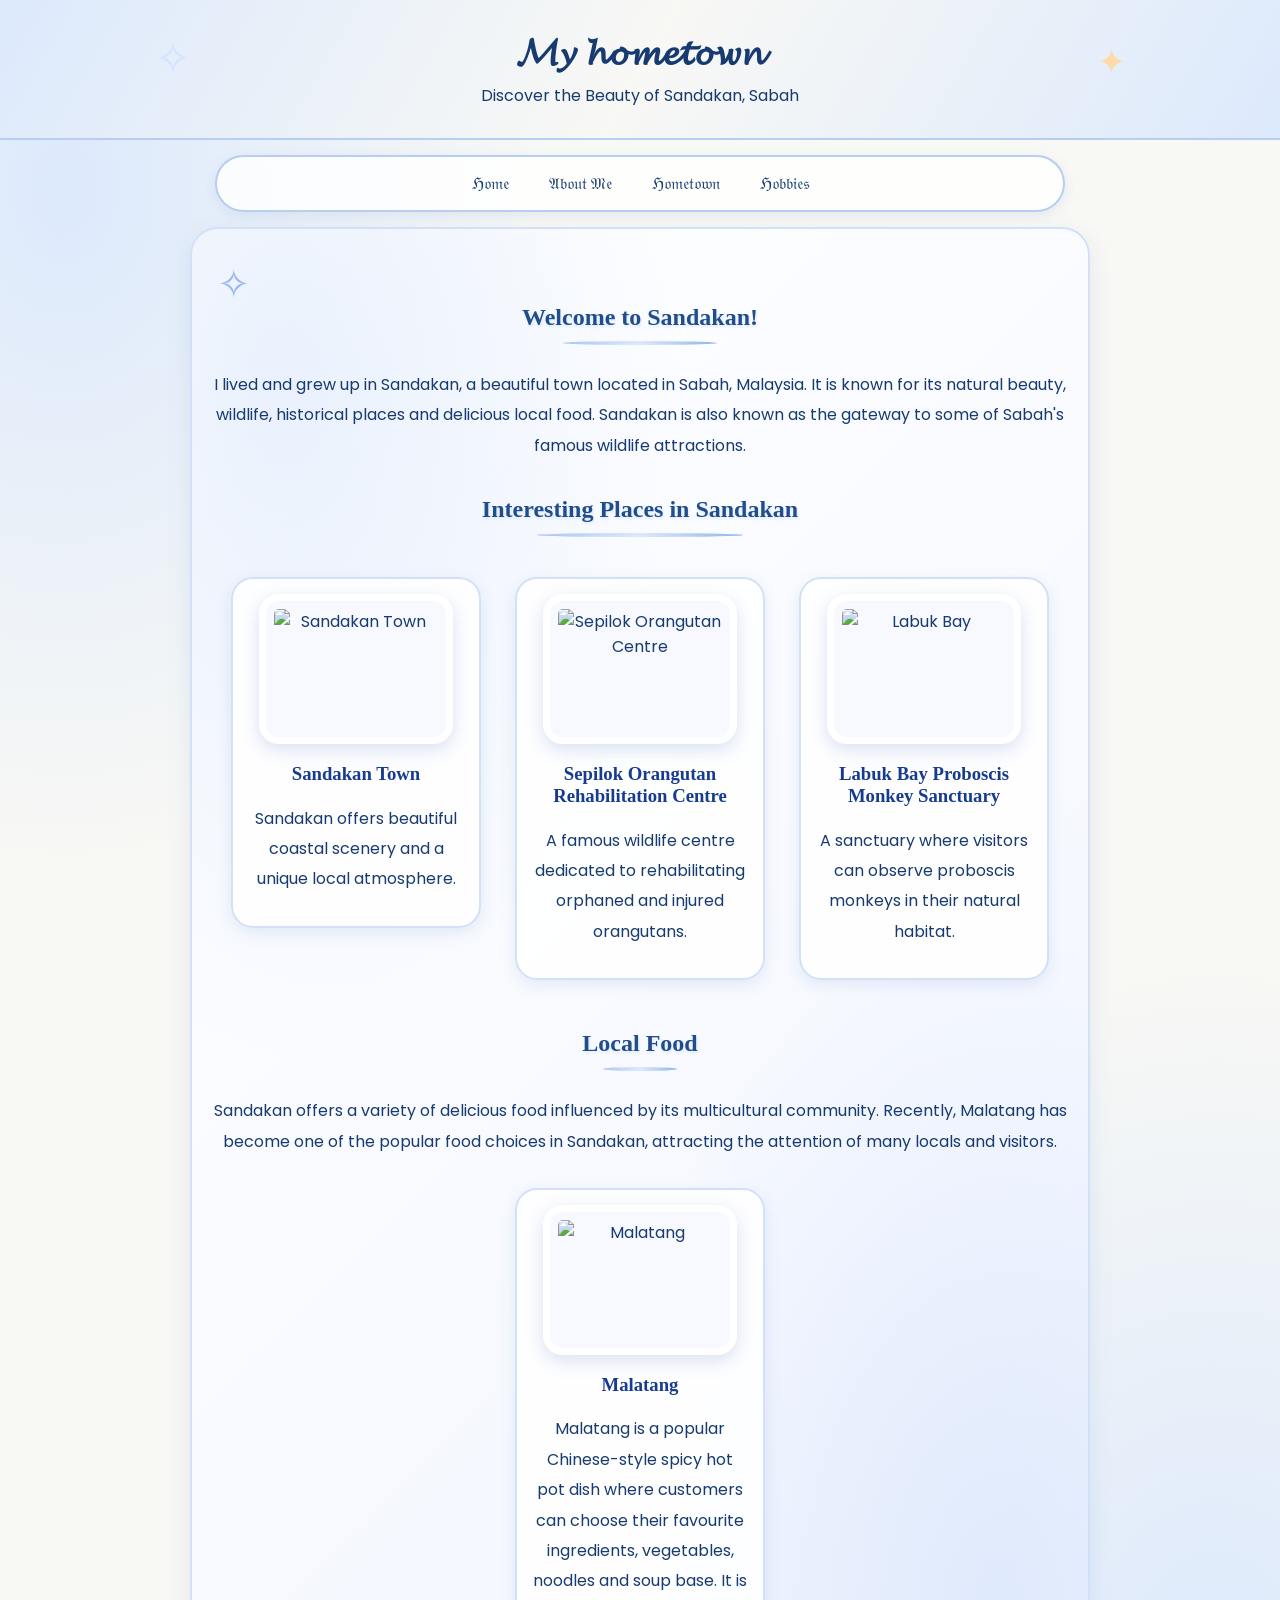
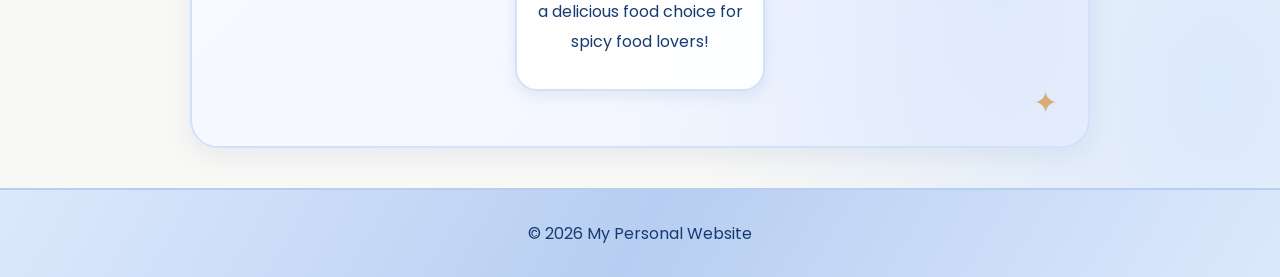
==== hometown.html @ ec8a84b2 "Add files via upload" ====
<!DOCTYPE html>
<html lang="en">
<head>
    <meta charset="UTF-8">
    <meta name="viewport" content="width=device-width, initial-scale=1.0">
    <title>My Hometown</title>
    <link rel="stylesheet" href="styles.css">
</head>

<body>

    <header>
        <h1>𝓜𝔂 𝓱𝓸𝓶𝓮𝓽𝓸𝔀𝓷</h1>
        <p>Discover the Beauty of Sandakan, Sabah</p>
    </header>

    <nav>
        <a href="index.html">ℌ𝔬𝔪𝔢</a>
        <a href="about.html">𝔄𝔟𝔬𝔲𝔱 𝔐𝔢</a>
        <a href="hometown.html">ℌ𝔬𝔪𝔢𝔱𝔬𝔴𝔫</a>
        <a href="hobbies.html">ℌ𝔬𝔟𝔟𝔦𝔢𝔰</a>
    </nav>

    <main class="hometown">

        <h2>Welcome to Sandakan!</h2>

        <p>
            I lived and grew up in Sandakan, a beautiful town located in Sabah,
            Malaysia. It is known for its natural beauty,
            wildlife, historical places and delicious local food.
            Sandakan is also known as the gateway to
            some of Sabah's famous wildlife attractions.
        </p>

        <h2>Interesting Places in Sandakan</h2>

        <div class="place">
            <img src="images/sandakan.jpg" alt="Sandakan Town">
            <h3>Sandakan Town</h3>
            <p>
                Sandakan offers beautiful coastal scenery
                and a unique local atmosphere.
            </p>
        </div>

        <div class="place">
            <img src="images/sepilok.jpg" alt="Sepilok Orangutan Centre">
            <h3>Sepilok Orangutan Rehabilitation Centre</h3>
            <p>
                A famous wildlife centre dedicated to
                rehabilitating orphaned and injured orangutans.
            </p>
        </div>

        <div class="place">
            <img src="images/labukbay.jpg" alt="Labuk Bay">
            <h3>Labuk Bay Proboscis Monkey Sanctuary</h3>
            <p>
                A sanctuary where visitors can observe
                proboscis monkeys in their natural habitat.
            </p>
        </div>

    
<h2>Local Food</h2>

<p>
    Sandakan offers a variety of delicious food influenced
    by its multicultural community. Recently, Malatang has
    become one of the popular food choices in Sandakan,
    attracting the attention of many locals and visitors.
</p>

</p>

        </p>
        <div class="place">
             <img src="images/malatang.jpg" alt="Malatang">
              
        <h3>Malatang</h3>
              
        <p>
             Malatang is a popular Chinese-style spicy hot pot
             dish where customers can choose their favourite
             ingredients, vegetables, noodles and soup base.
             It is a delicious food choice for spicy food lovers!
        
        </p>
        </div>


    </main>

    <footer>
        <p>&copy; 2026 My Personal Website</p>
    </footer>

</body>
</html>
---- styles.css ----
/* General Website Design */
@import url('https://fonts.googleapis.com/css2?family=Poppins:wght@400;500;600;700&display=swap');
body {
    margin: 0;
    font-family: 'Poppins', sans-serif;
    background-color: #f7ede2;
    color: #5c4033;
}

/* Header */

header {
    background-color: #E6CCB2;
    text-align: center;
    padding: 40px;
}

header h1 {
    font-size: 35px;
}

/* Navigation Bar */

nav {
    background-color: #9C6644;
    text-align: center;
    padding: 15px;
}

nav a {
    color: #FFF8F0;
    text-decoration: none;
    margin: 15px;
    font-weight: bold;
}

nav a:hover {
    color: #E6CCB2;
}

/* Home Section */

@import url('https://fonts.googleapis.com/css2?family=Playfair+Display:wght@400;500;600;700&family=Poppins:wght@400;500;600;700&display=swap');

* {
    box-sizing: border-box;
}

body {
    margin: 0;
    background-color: #F7F9FF;
    color: #1E2A5E;
    font-family: 'Poppins', sans-serif;
}

/* Header */
header {
    background-color: #173B8F;
    color: white;
    text-align: center;
    padding: 30px 20px;
}

header h1 {
    font-family: 'Playfair Display', serif;
    font-size: 38px;
    margin: 0;
}

header p {
    margin: 8px 0 0;
}

/* Navigation */
nav {
    background-color: #123BDB;
    padding: 15px;
    text-align: center;
}

nav a {
    color: white;
    text-decoration: none;
    margin: 0 18px;
    font-weight: 500;
}

nav a:hover {
    color: #FFDAA8;
}

/* Headings */
h2, h3 {
    font-family: 'Playfair Display', serif;
    color: #173B8F;
}

/* Homepage */
.home {
    max-width: 1100px;
    min-height: 450px;
    margin: 30px auto;
    padding: 50px;
    display: flex;
    align-items: center;
    justify-content: space-around;
    gap: 35px;
    background: linear-gradient(135deg, #FFFFFF, #E5EDFF);
    border-radius: 20px;
}

.home-text {
    flex: 1;
}

.home-text h2 {
    font-size: 42px;
}

.home-text p {
    line-height: 1.8;
}

.home img {
    width: 260px;
    height: 340px;
    object-fit: cover;
    object-position: top;
    border: 8px solid white;
    border-radius: 25px;
    box-shadow: 0 5px 20px #AABCE0;
}

/* Buttons */
.button {
    display: inline-block;
    background-color: #123BDB;
    color: white;
    padding: 12px 22px;
    border-radius: 25px;
    text-decoration: none;
    margin-top: 12px;
}

.button:hover {
    background-color: #173B8F;
}

/* About, Hometown and Hobbies */
.about, .hometown, .hobbies {
    max-width: 1000px;
    margin: 30px auto;
    padding: 35px 20px;
    text-align: center;
}

.about img {
    width: 200px;
    height: 250px;
    object-fit: cover;
    border: 7px solid rgb(91, 66, 199);
    border-radius: 20px;
    box-shadow: 0 4px 15px #AABCE0;
}

.place, .hobby {
    display: inline-block;
    vertical-align: top;
    width: 250px;
    min-height: 310px;
    margin: 15px;
    padding: 15px;
    background-color: white;
    border: 1px solid #D6E4FF;
    border-radius: 15px;
    box-shadow: 0 3px 12px #D6E4FF;
}

.place img, .hobby img {
    width: 90%;
    height: 150px;
    object-fit: contain;
    border-radius: 10px;
}

.place p, .hobby p, .about p {
    line-height: 1.8;
}

/* Footer */
footer {
    background-color: #173B8F;
    color: white;
    text-align: center;
    padding: 15px;
    margin-top: 40px;
}

/* Mobile screen */
@media (max-width: 700px) {
    header h1 {
        font-size: 28px;
    }

    nav a {
        display: inline-block;
        margin: 7px;
    }

    .home {
        flex-direction: column;
        padding: 25px;
        text-align: center;
    }

    .home-text h2 {
        font-size: 30px;
    }
}


@import url('https://fonts.googleapis.com/css2?family=Playfair+Display:wght@400;500;600;700&family=Poppins:wght@400;500;600;700&display=swap');

* {
    box-sizing: border-box;
}

body {
    margin: 0;
    background-color: #F7F9FF;
    color: #1E2A5E;
    font-family: 'Poppins', sans-serif;
}

/* Header */
header {
    background-color: #173B8F;
    color: white;
    text-align: center;
    padding: 30px 20px;
}

header h1 {
    font-family: 'Playfair Display', serif;
    font-size: 38px;
    margin: 0;
}

header p {
    margin: 8px 0 0;
}

/* Navigation */
nav {
    background-color: #123BDB;
    padding: 15px;
    text-align: center;
}

nav a {
    color: white;
    text-decoration: none;
    margin: 0 18px;
    font-weight: 500;
}

nav a:hover {
    color: #FFDAA8;
}

/* Headings */
h2, h3 {
    font-family: 'Playfair Display', serif;
    color: #173B8F;
}

/* Homepage */
.home {
    max-width: 1100px;
    min-height: 450px;
    margin: 30px auto;
    padding: 50px;
    display: flex;
    align-items: center;
    justify-content: space-around;
    gap: 35px;
    background: linear-gradient(135deg, #FFFFFF, #E5EDFF);
    border-radius: 20px;
}

.home-text {
    flex: 1;
}

.home-text h2 {
    font-size: 42px;
}

.home-text p {
    line-height: 1.8;
}

.home img {
    width: 260px;
    height: 340px;
    object-fit: cover;
    object-position: top;
    border: 8px solid white;
    border-radius: 25px;
    box-shadow: 0 5px 20px #AABCE0;
}

/* Buttons */
.button {
    display: inline-block;
    background-color: #123BDB;
    color: white;
    padding: 12px 22px;
    border-radius: 25px;
    text-decoration: none;
    margin-top: 12px;
}

.button:hover {
    background-color: #173B8F;
}

/* About, Hometown and Hobbies */
.about, .hometown, .hobbies {
    max-width: 1000px;
    margin: 30px auto;
    padding: 35px 20px;
    text-align: center;
}

.about img {
    width: 200px;
    height: 250px;
    object-fit: cover;
    border: 7px solid white;
    border-radius: 20px;
    box-shadow: 0 4px 15px #AABCE0;
}

.place, .hobby {
    display: inline-block;
    vertical-align: top;
    width: 250px;
    min-height: 310px;
    margin: 15px;
    padding: 15px;
    background-color: white;
    border: 1px solid #D6E4FF;
    border-radius: 15px;
    box-shadow: 0 3px 12px #D6E4FF;
}

.place img, .hobby img {
    width: 90%;
    height: 150px;
    object-fit: contain;
    border-radius: 10px;
}

.place p, .hobby p, .about p {
    line-height: 1.8;
}

/* Footer */
footer {
    background-color: #173B8F;
    color: white;
    text-align: center;
    padding: 15px;
    margin-top: 40px;
}

/* Mobile screen */
@media (max-width: 700px) {
    header h1 {
        font-size: 28px;
    }

    nav a {
        display: inline-block;
        margin: 7px;
    }

    .home {
        flex-direction: column;
        padding: 25px;
        text-align: center;
    }

    .home-text h2 {
        font-size: 30px;
    }
}


/* Button */

.button {
    display: inline-block;
    background-color: #9C6644;
    color: white;
    padding: 12px 25px;
    border-radius: 20px;
    text-decoration: none;
    margin-top: 20px;
}

.button:hover {
    background-color: #7F5539;
}

/* Footer */

footer {
    background-color: #9C6644;
    text-align: center;
    padding: 15px;
}

/* About Me Page */

.about {
    text-align: center;
    padding: 50px 20px;
    max-width: 800px;
    margin: auto;
}

.about h2 {
    color: #bd7189;
    font-size: 30px;
}

.about h3 {
    color: #bd7189;
    margin-top: 30px;
}

.about p {
    line-height: 1.8;
}

.profile {
    width: 200px;
    height: 200px;
    object-fit: cover;
    border-radius: 50%;
    border: 5px solid #f4c6d0;
}

/* Hometown Page */

.hometown {
    max-width: 900px;
    margin: auto;
    padding: 40px 20px;
    text-align: center;
}

.hometown h2 {
    color: #bd7189;
    margin-top: 35px;
}

.hometown p {
    line-height: 1.8;
}

.place {
    display: inline-block;
    width: 250px;
    margin: 15px;
    padding: 15px;
    background-color: white;
    border-radius: 15px;
    box-shadow: 0 3px 10px #e8cbd3;
    vertical-align: top;
}

.place img {
    width: 100%;
    height: 160px;
    object-fit: cover;
    border-radius: 10px;
}

.place h3 {
    color: #bd7189;
}

/* Hobbies Page */

.hobbies {
    max-width: 900px;
    margin: auto;
    padding: 40px 20px;
    text-align: center;
}

.hobbies h2 {
    color: #bd7189;
    margin-top: 35px;
}

.hobbies p {
    line-height: 1.8;
}

.hobbies {
    max-width: 1200px; /* besarkan ruang keseluruhan */
    margin: auto;
    padding: 40px 20px;
    text-align: center;
}

.hobbies h2 {
    color: #bd7189;
    margin-top: 35px;
}

.hobbies p {
    line-height: 1.8;
}

.hobby {
    display: inline-block;
    width: 350px; /* besarkan setiap card */
    margin: 15px;
    padding: 15px;
    background-color: white;
    border-radius: 15px;
    box-shadow: 0 3px 10px #e8cbd3;
    vertical-align: top;
    box-sizing: border-box;
}


.home img {
    display: block;
    margin: 0 auto;
    width: 260px;
    height: 340px;
    object-fit: cover;
    object-position: center;
    border: 8px solid white;
    border-radius: 25px;
    box-shadow: 0 5px 20px #AABCE0;
}

.hobby h3 {
    color: #FFF8F0;
}
/* Painting picture */
.hobby:nth-of-type(1) img {
    object-position:top center;
}

/* Sketching picture */
.hobby:nth-of-type(2) img {
    object-position: top bottom;
}

/* Archery picture */
.hobby:nth-of-type(3) img {
    object-position: center;
}

/* ===== Aesthetic Decorations ===== */

body {
    background:
        radial-gradient(circle at 10% 20%, #E5EDFF 0, transparent 25%),
        #F7F9FF;
}

/* Header decoration */
header {
    position: relative;
    overflow: hidden;
}

header::before {
    content: "✧";
    position: absolute;
    left: 12%;
    top: 25px;
    font-size: 45px;
    color: #D6E4FF;
}

header::after {
    content: "✦";
    position: absolute;
    right: 12%;
    top: 35px;
    font-size: 35px;
    color: #FFDAA8;
}

/* Homepage decoration */
.home {
    position: relative;
    overflow: hidden;
    background:
        radial-gradient(circle at 5% 90%, #D6E4FF 0, transparent 25%),
        radial-gradient(circle at 95% 10%, #E5EDFF 0, transparent 25%),
        linear-gradient(135deg, #FFFFFF, #EAF0FF);
}

/* Decorative stars */
.home::before {
    content: "✧";
    position: absolute;
    top: 35px;
    left: 45px;
    font-size: 55px;
    color: #9BB8F0;
}

.home::after {
    content: "✦";
    position: absolute;
    bottom: 35px;
    right: 40%;
    font-size: 35px;
    color: #D9AD78;
}

/* Heading underline */
.home-text h2 {
    position: relative;
    display: inline-block;
}

.home-text h2::after {
    content: "";
    display: block;
    width: 75%;
    height: 5px;
    margin-top: 12px;
    background: linear-gradient(to right, #9BB8F0, #E6CCB2);
    border-radius: 20px;
}

/* Profile image decoration */
.home img {
    position: relative;
    z-index: 1;
    transition: transform 0.3s ease;
}

.home img:hover {
    transform: translateY(-5px);
}

/* Button colour */
.button {
    background-color: #123BDB;
    box-shadow: 0 4px 12px #B7C9F0;
}

.button:hover {
    background-color: #173B8F;
}

/* Footer colour */
footer {
    background-color: #173B8F;
    color: white;
}

/* =================================
   DECORATIONS FOR ALL PAGES
================================= */

/* General page background */
.about, .hometown, .hobbies {
    position: relative;
    overflow: hidden;
    background:
        radial-gradient(circle at 0% 0%, #E5EDFF, transparent 25%),
        radial-gradient(circle at 100% 100%, #E5EDFF, transparent 25%),
        #F7F9FF;
    border-radius: 20px;
}

/* Decorative sparkle on page headings */
.about h2, .hometown h2, .hobbies h2 {
    position: relative;
    display: inline-block;
    margin-bottom: 30px;
}

.about h2::after,
.hometown h2::after,
.hobbies h2::after {
    content: "";
    display: block;
    width: 65%;
    height: 4px;
    margin: 10px auto;
    border-radius: 20px;
    background: linear-gradient(to right, #9BB8F0, #E6CCB2);
}

/* Decorative stars */
.about::before,
.hometown::before,
.hobbies::before {
    content: "✧";
    position: absolute;
    top: 25px;
    left: 25px;
    font-size: 40px;
    color: #9BB8F0;
    pointer-events: none;
}

.about::after,
.hometown::after,
.hobbies::after {
    content: "✦";
    position: absolute;
    bottom: 20px;
    right: 30px;
    font-size: 30px;
    color: #D9AD78;
    pointer-events: none;
}

/* Beautiful cards */
.place, .hobby {
    transition: transform 0.3s ease, box-shadow 0.3s ease;
    position: relative;
    z-index: 1;
}

.place:hover, .hobby:hover {
    transform: translateY(-8px);
    box-shadow: 0 8px 20px #AABCE0;
}

/* Image effect */
.place img, .hobby img {
    transition: transform 0.3s ease;
}

.place img:hover, .hobby img:hover {
    transform: scale(1.04);
}

/* About profile effect */
.about img {
    transition: transform 0.3s ease;
}

.about img:hover {
    transform: scale(1.03);
}

/* Paragraph decoration */
.about p, .hometown p, .hobbies p {
    line-height: 1.9;
}

/* Section titles */
.place h3, .hobby h3 {
    color: #173B8F;
}

/* Consistent card colours */
.place, .hobby {
    background-color: #FFFFFF;
    border: 1px solid #D6E4FF;
    border-radius: 18px;
}

/* ===== FIX PAGE LAYOUT ===== */

/* Fix all section headings */
.about h2,
.hometown h2,
.hobbies h2 {
    display: block;
    width: fit-content;
    margin: 35px auto 25px;
    color: #173B8F;
    text-align: center;
}

/* Fix About Me profile */
.about img {
    display: block;
    margin: 20px auto;
}

/* Center About Me content */
.about {
    text-align: center;
}

/* Fix Hometown and Hobbies cards */
.hometown,
.hobbies {
    text-align: center;
}

/* Keep cards aligned neatly */
.place,
.hobby {
    display: inline-block;
    vertical-align: top;
    margin: 15px;
}

/* Fix all section titles */
.place h3,
.hobby h3 {
    color: #173B8F;
}

.place img, .hobby img {
    display: block;
    margin: 0 auto 15px;
    width: 90%;
    height: 150px;
    object-fit: contain;
    object-position: center;

    /* Image frame */
    background-color: #F7F9FF;
    padding: 8px;
    border: 3px solid #D6E4FF;
    border-radius: 15px;

    /* Soft shadow */
    box-shadow: 0 4px 10px #C5D4F0;
}
.place img:hover,
.hobby img:hover {
    border-color: #9BB8F0;
    box-shadow: 0 6px 15px #AABCE0;
    transform: scale(1.03);
    transition: 0.3s ease;
}

/* =====================================
   BLUE WATERCOLOR SCRAPBOOK THEME
===================================== */

body {
    background-color: #F8F8F5;
    background-image:
        radial-gradient(ellipse at 5% 10%, #DCE9FC 0%, transparent 28%),
        radial-gradient(ellipse at 95% 90%, #DCE9FC 0%, transparent 30%);
    color: #173B70;
}

/* HEADER */
header {
    background:
        linear-gradient(120deg, #DCE9FC, #F8F8F5, #DCE9FC);
    color: #173B70;
    border-bottom: 2px solid #B7CEF2;
    position: relative;
}

header h1 {
    font-family: 'Playfair Display', serif;
    letter-spacing: 1px;
}

/* NAVIGATION */
nav {
    background: rgba(255,255,255,0.85);
    border: 2px solid #B7CEF2;
    border-radius: 35px;
    max-width: 850px;
    margin: 15px auto;
    padding: 14px;
    box-shadow: 0 4px 12px rgba(90,130,190,0.12);
}

nav a {
    color: #173B70;
    transition: 0.3s ease;
}

nav a:hover {
    color: #4C7FC5;
    background: #DCE9FC;
    border-radius: 20px;
    padding: 8px;
}

/* WATERCOLOR CONTENT PANELS */
.home, .about, .hometown, .hobbies {
    background:
        radial-gradient(ellipse at 10% 10%,
            rgba(173,201,244,0.25), transparent 35%),
        radial-gradient(ellipse at 90% 90%,
            rgba(173,201,244,0.28), transparent 35%),
        linear-gradient(135deg, #FFFFFF, #F1F5FF);
    border: 2px solid #D2E1F8;
    border-radius: 28px;
    box-shadow: 0 8px 25px rgba(95,130,185,0.12);
}

/* PAINT BRUSH EFFECT ON HEADINGS */
.home h2, .about h2,
.hometown h2, .hobbies h2 {
    color: #214D8C;
    text-shadow: 1px 2px 3px #DCE9FC;
}

.home h2::after,
.about h2::after,
.hometown h2::after,
.hobbies h2::after {
    background: linear-gradient(
        90deg, #A9C6F5, #DCE9FC, #91B5E8
    );
    border-radius: 50%;
}

/* IMAGE FRAMES */
.home img, .about img,
.place img, .hobby img {
    border: 7px solid white;
    border-radius: 20px;
    box-shadow: 0 6px 18px rgba(85,125,190,0.22);
}

/* HOMETOWN AND HOBBY CARDS */
.place, .hobby {
    background: rgba(255,255,255,0.9);
    border: 2px solid #D2E1F8;
    border-radius: 22px;
    box-shadow: 0 5px 15px rgba(100,140,195,0.15);
    transition: 0.3s ease;
}

.place:hover, .hobby:hover {
    transform: translateY(-7px);
    box-shadow: 0 10px 22px rgba(100,140,195,0.25);
}

/* BUTTONS */
.button {
    background: linear-gradient(135deg, #6F9DDC, #28539B);
    color: white;
    border: 2px solid #DCE9FC;
    box-shadow: 0 5px 12px rgba(65,105,165,0.2);
}

.button:hover {
    background: #173B70;
    transform: translateY(-3px);
}

/* FOOTER */
footer {
    background: linear-gradient(120deg, #DCE9FC, #B7CEF2, #DCE9FC);
    color: #173B70;
    border-top: 2px solid #B7CEF2;
}

/* MOBILE */
@media (max-width: 700px) {
    nav {
        margin: 10px;
    }

    .home, .about, .hometown, .hobbies {
        margin: 15px;
        padding: 20px;
    }
}
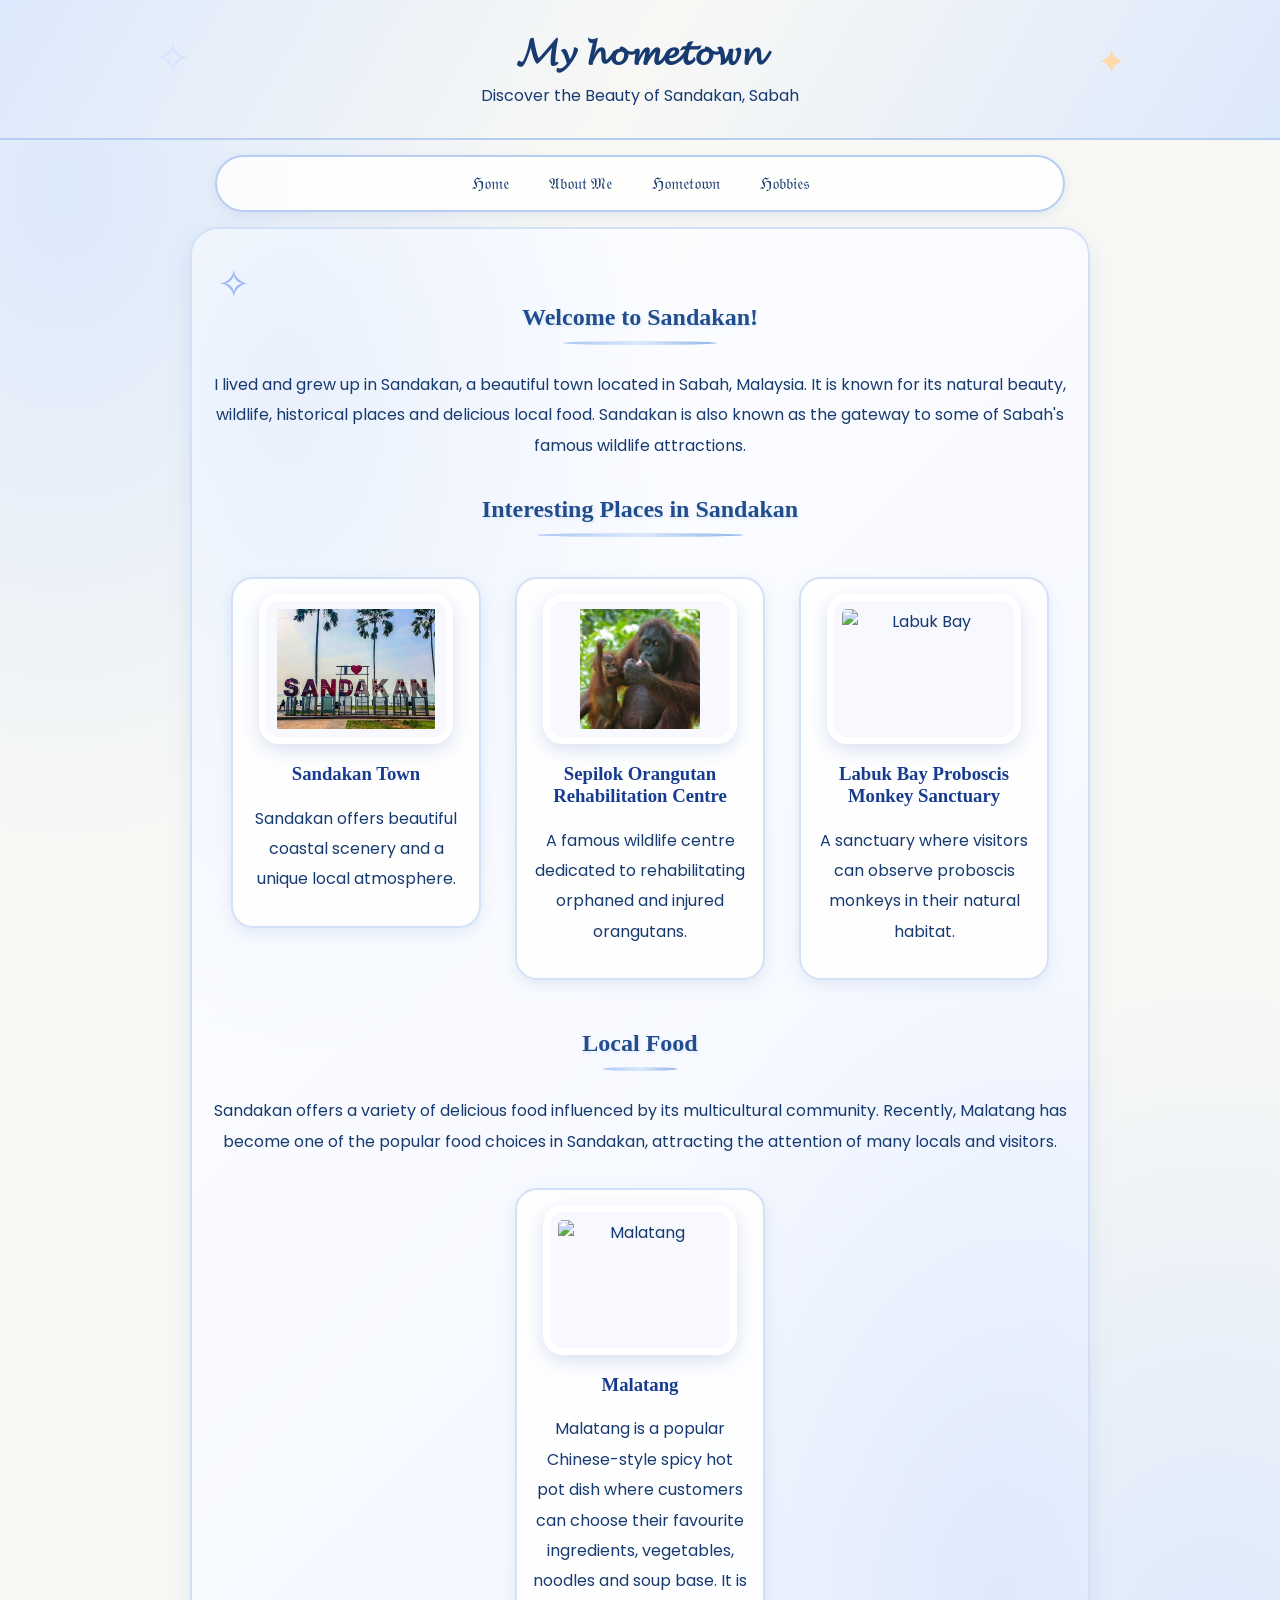
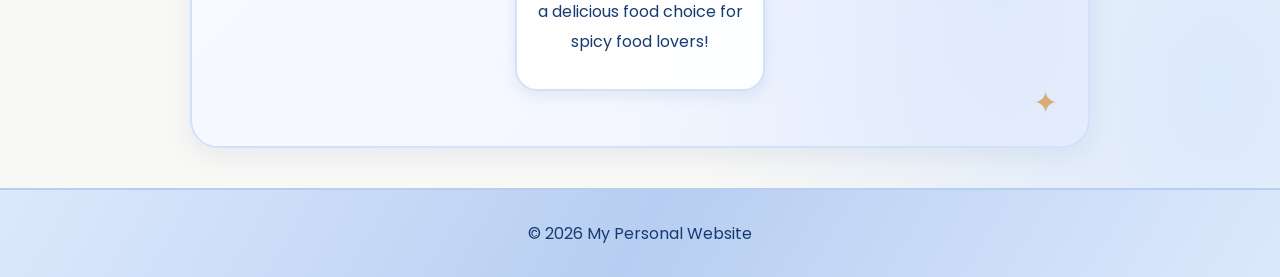
==== commit c752c8c6: "Fix HTML structure and update image references" ====
--- a/hometown.html
+++ b/hometown.html
@@ -37,7 +37,7 @@
         <h2>Interesting Places in Sandakan</h2>
 
         <div class="place">
-            <img src="images/sandakan.jpg" alt="Sandakan Town">
+            <img src="images/Sandakan.jpg" alt="Sandakan Town">
             <h3>Sandakan Town</h3>
             <p>
                 Sandakan offers beautiful coastal scenery
@@ -46,7 +46,7 @@
         </div>
 
         <div class="place">
-            <img src="images/sepilok.jpg" alt="Sepilok Orangutan Centre">
+            <img src="images/Sepilok.jpg" alt="Sepilok Orangutan Centre">
             <h3>Sepilok Orangutan Rehabilitation Centre</h3>
             <p>
                 A famous wildlife centre dedicated to
@@ -55,7 +55,7 @@
         </div>
 
         <div class="place">
-            <img src="images/labukbay.jpg" alt="Labuk Bay">
+            <img src="images/Labukbay.jpg" alt="Labuk Bay">
             <h3>Labuk Bay Proboscis Monkey Sanctuary</h3>
             <p>
                 A sanctuary where visitors can observe
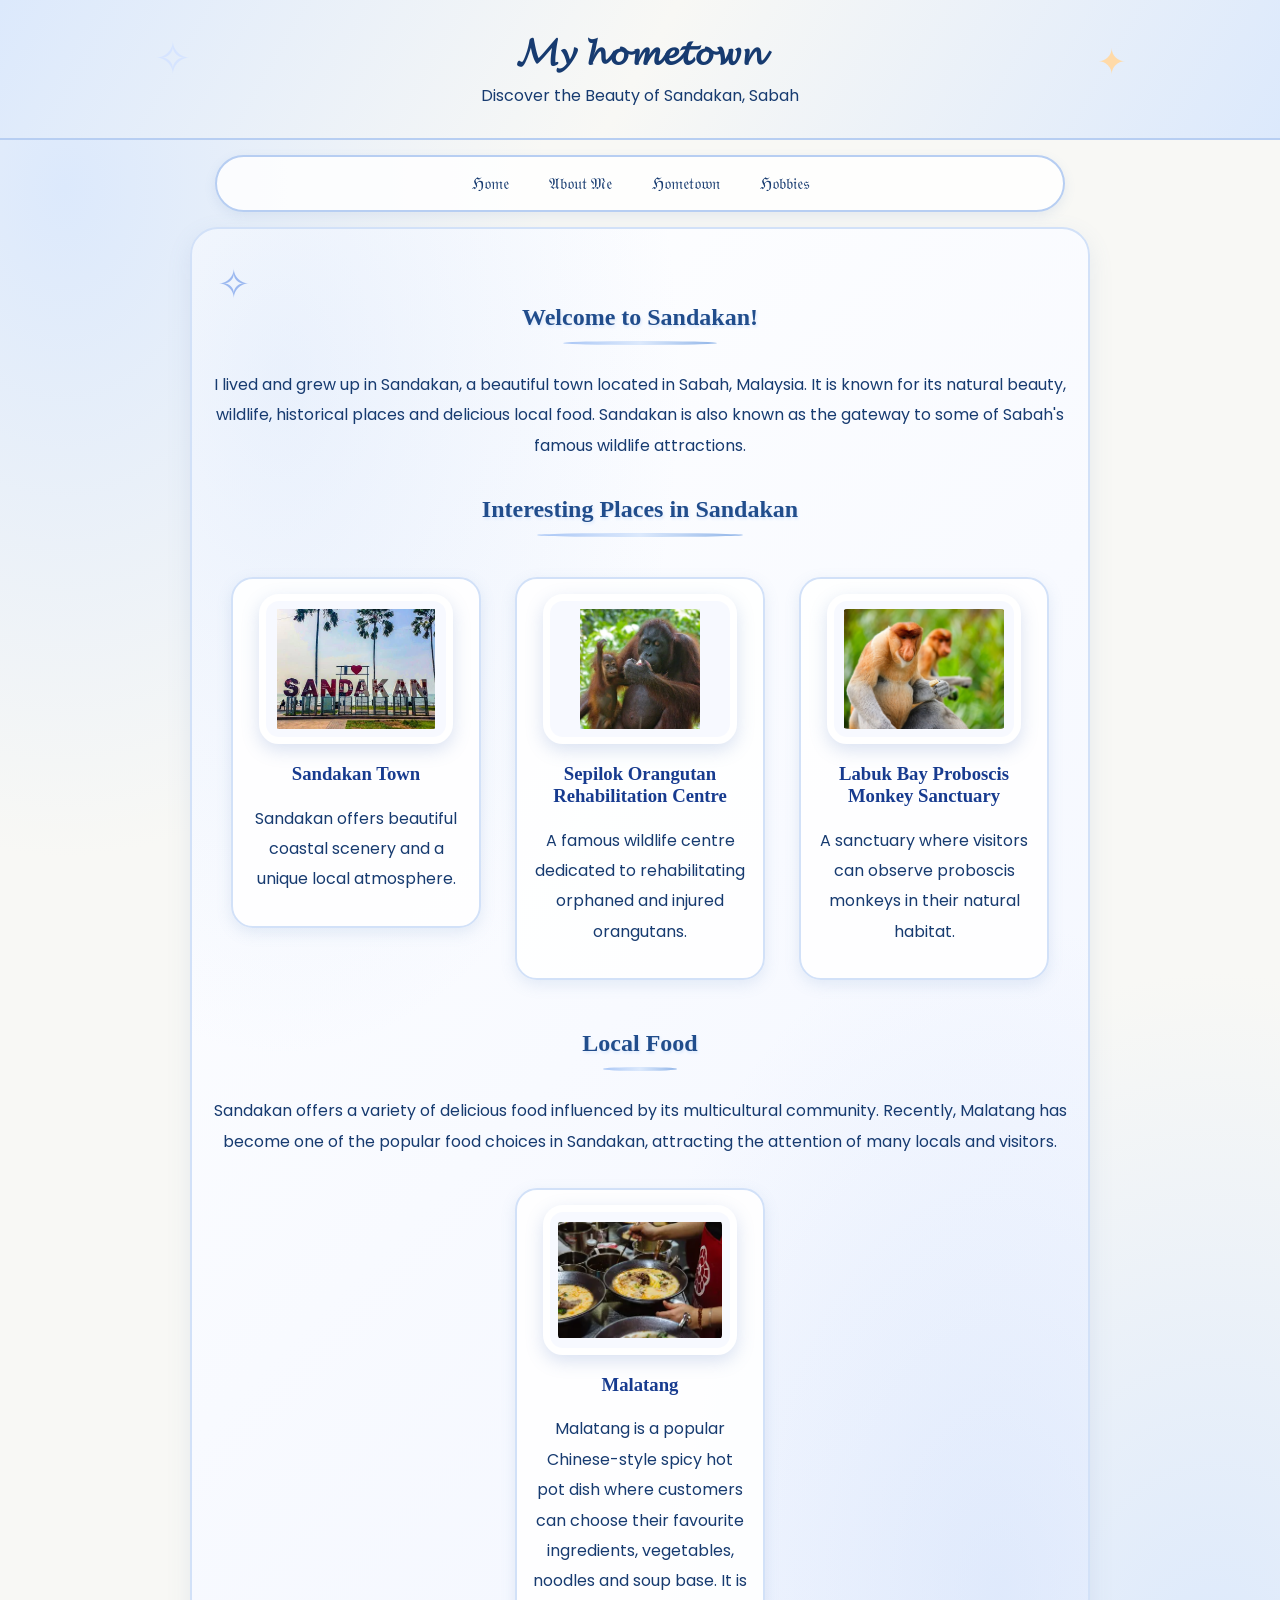
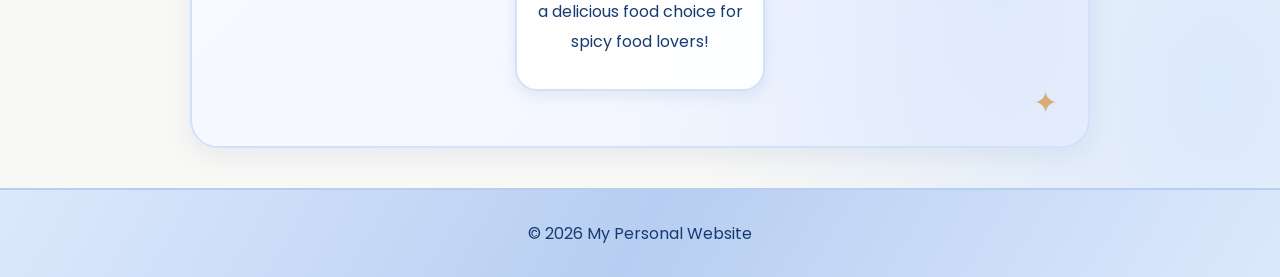
==== commit 7f163178: "Update hometown.html" ====
--- a/hometown.html
+++ b/hometown.html
@@ -55,7 +55,7 @@
         </div>
 
         <div class="place">
-            <img src="images/Labukbay.jpg" alt="Labuk Bay">
+            <img src="images/LabukBay.jpg" alt="Labuk Bay">
             <h3>Labuk Bay Proboscis Monkey Sanctuary</h3>
             <p>
                 A sanctuary where visitors can observe
@@ -77,7 +77,7 @@
 
         </p>
         <div class="place">
-             <img src="images/malatang.jpg" alt="Malatang">
+             <img src="images/Malatang.jpg" alt="Malatang">
               
         <h3>Malatang</h3>
               
